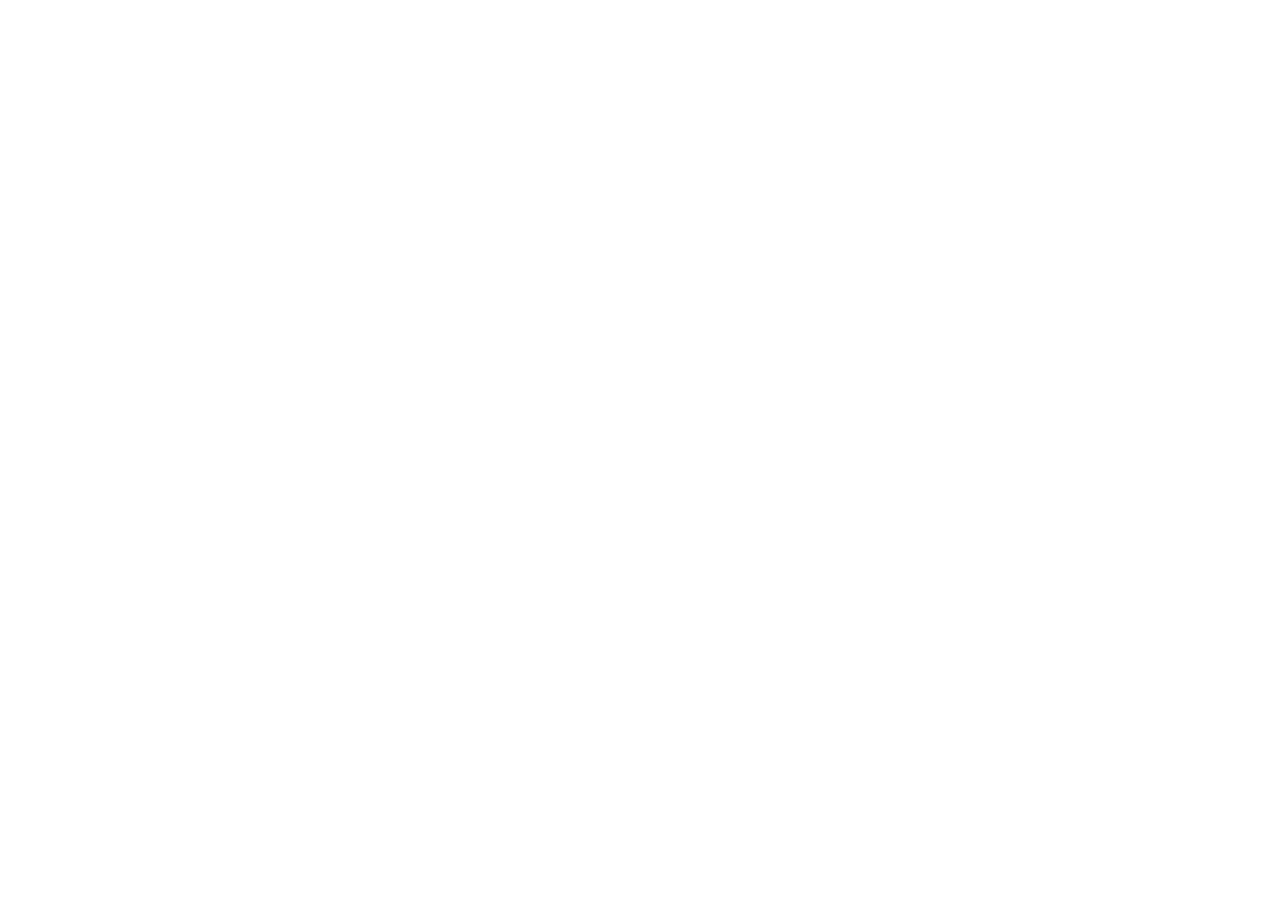
==== index.html @ 1c2974c5 "Add files via upload" ====
<!DOCTYPE html>
  <html lang="en">
    <head>
      
      <meta charset="UTF-8" />
      <meta name="viewport" content="width=device-width, initial-scale=1.0" />
      <title>نسائم العزل للمقاولات العامة | Nasaim Al-Azl General Contracting</title>
      <meta name="description" content="نسائم العزل للمقاولات العامة - ٣٠ عامًا من الخبرة في العزل المائي والحراري والصوتي، الترميمات والتشطيبات لجميع مناطق المملكة العربية السعودية. Waterproofing, thermal & sound insulation, renovations and finishing across Saudi Arabia." />
      <link rel="preconnect" href="https://fonts.googleapis.com" />
      <link rel="preconnect" href="https://fonts.gstatic.com" crossorigin />
      <link href="https://fonts.googleapis.com/css2?family=Tajawal:wght@400;500;700;900&family=Cairo:wght@400;600;700;800&family=Inter:wght@400;500;600;700;800&display=swap" rel="stylesheet" />
      <style>html, body { height: 100%; margin: 0; } #root { height: 100%; }</style>
      
      <script type="module" crossorigin src="./assets/index-CUmKOmrC.js"></script>
      <link rel="stylesheet" crossorigin href="./assets/index-CGV45Xc_.css">
    </head>

    <body>
      
      <div id="root"></div>
      
    </body>
  </html>
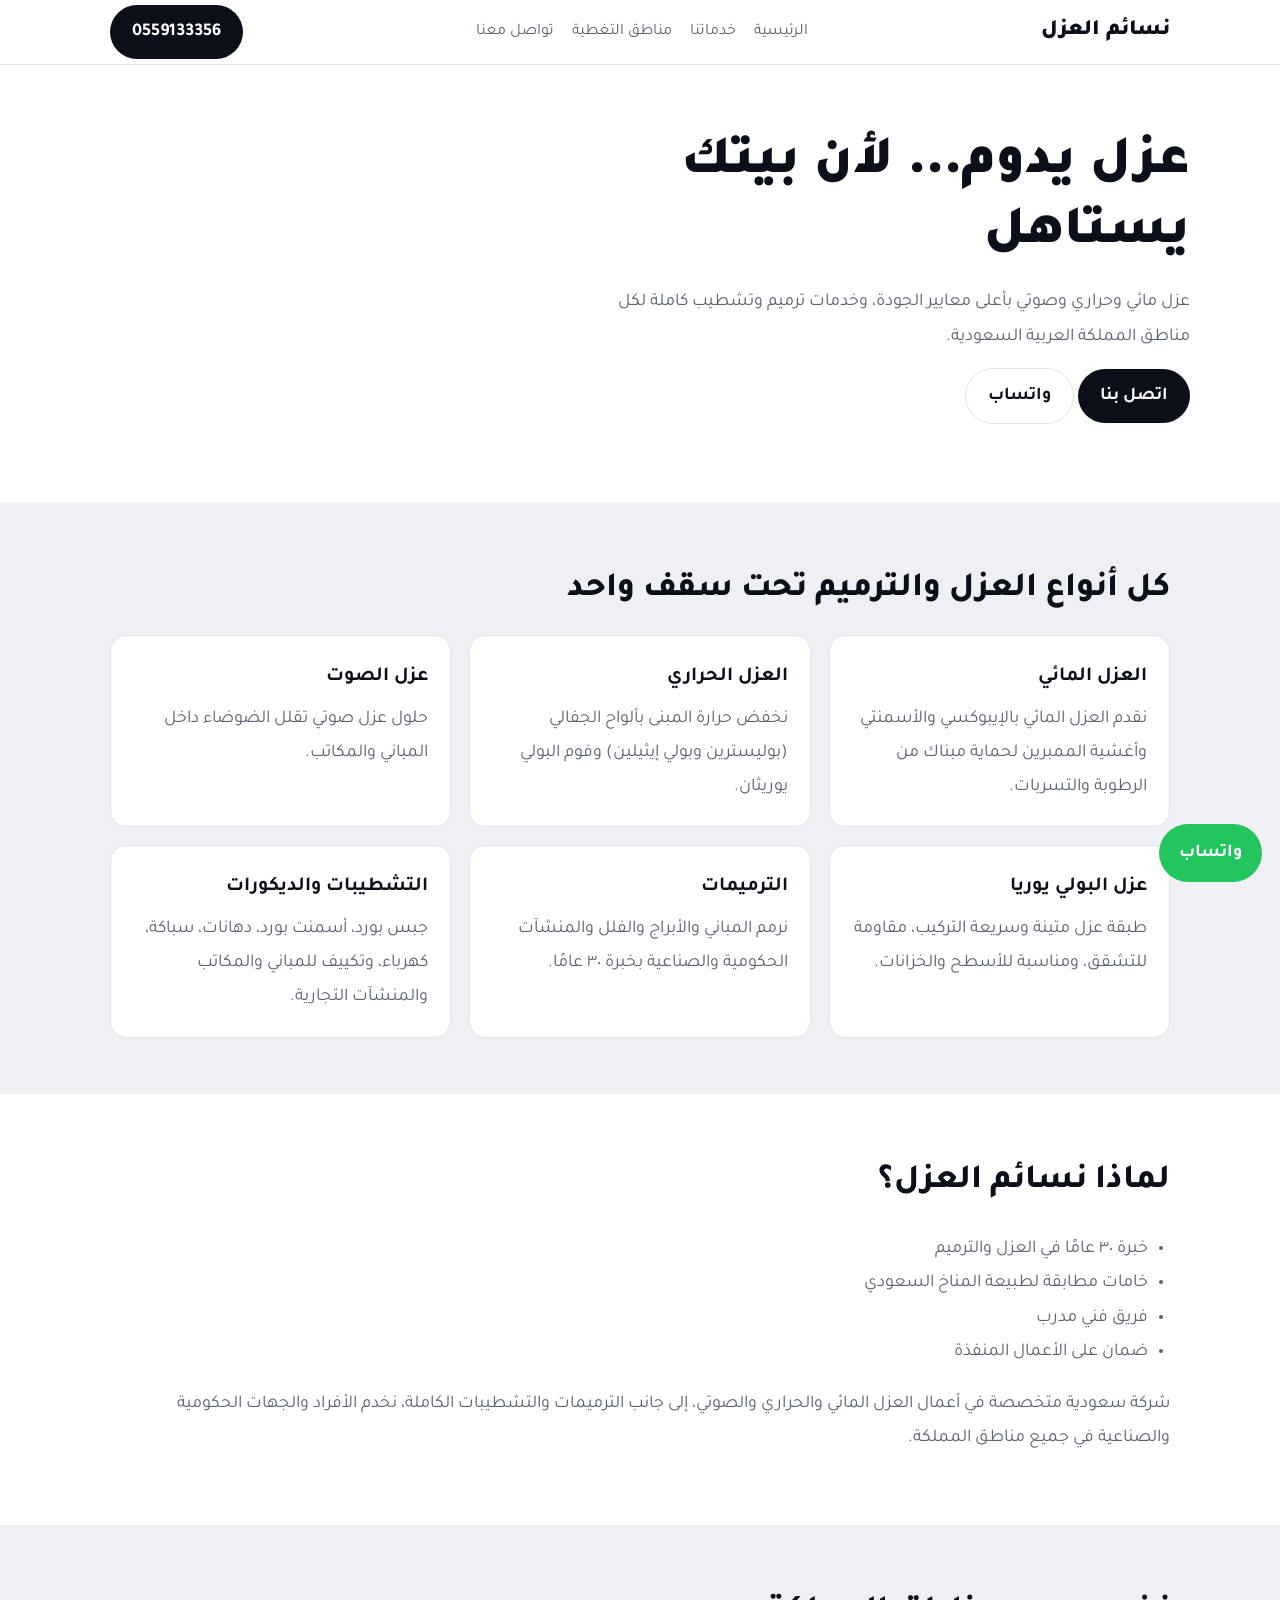
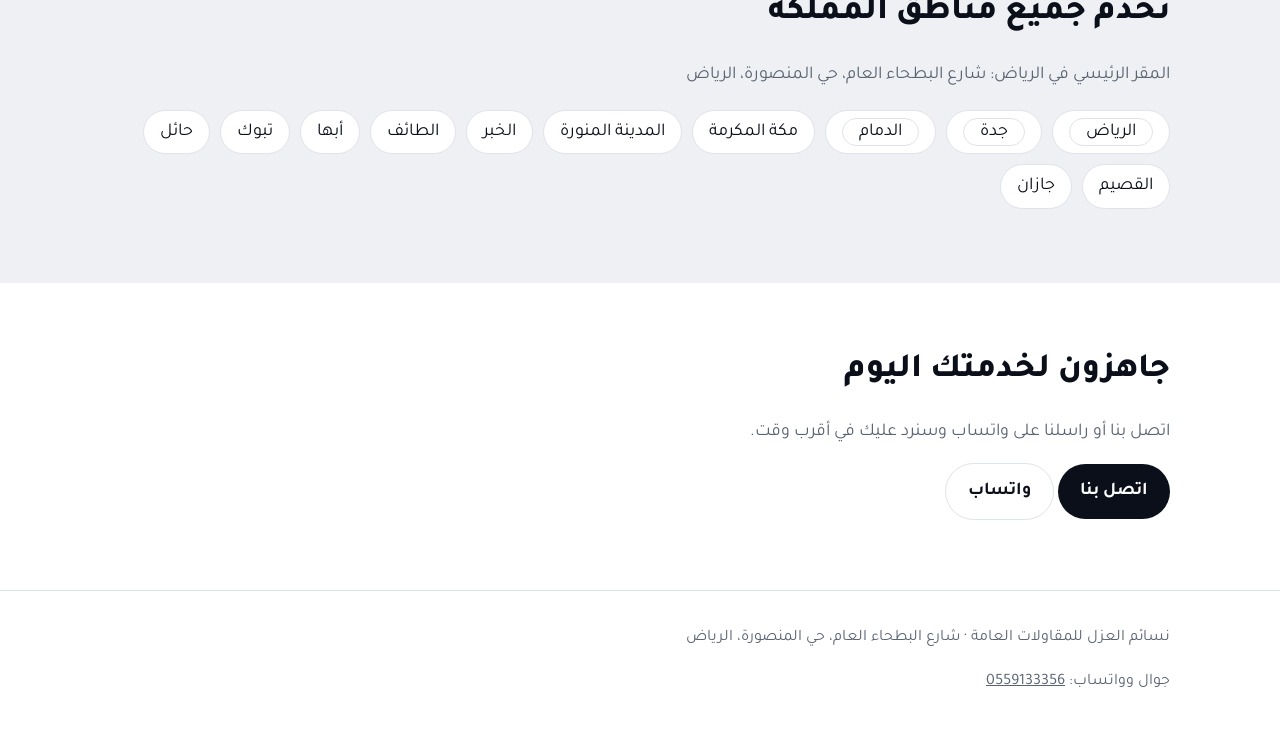
==== commit 89803849: "Add files via upload" ====
--- a/index.html
+++ b/index.html
@@ -1,25 +1,12 @@
-
-  <!DOCTYPE html>
-  <html lang="en">
-    <head>
-      
-      <meta charset="UTF-8" />
-      <meta name="viewport" content="width=device-width, initial-scale=1.0" />
-      <title>نسائم العزل للمقاولات العامة | Nasaim Al-Azl General Contracting</title>
-      <meta name="description" content="نسائم العزل للمقاولات العامة - ٣٠ عامًا من الخبرة في العزل المائي والحراري والصوتي، الترميمات والتشطيبات لجميع مناطق المملكة العربية السعودية. Waterproofing, thermal & sound insulation, renovations and finishing across Saudi Arabia." />
-      <link rel="preconnect" href="https://fonts.googleapis.com" />
-      <link rel="preconnect" href="https://fonts.gstatic.com" crossorigin />
-      <link href="https://fonts.googleapis.com/css2?family=Tajawal:wght@400;500;700;900&family=Cairo:wght@400;600;700;800&family=Inter:wght@400;500;600;700;800&display=swap" rel="stylesheet" />
-      <style>html, body { height: 100%; margin: 0; } #root { height: 100%; }</style>
-      
-      <script type="module" crossorigin src="./assets/index-CUmKOmrC.js"></script>
-      <link rel="stylesheet" crossorigin href="./assets/index-CGV45Xc_.css">
-    </head>
-
-    <body>
-      
-      <div id="root"></div>
-      
-    </body>
-  </html>
-  +<!DOCTYPE html><html lang="ar" dir="rtl"><head><meta charset="UTF-8"><meta name="viewport" content="width=device-width,initial-scale=1">
+<title>عزل مائي وحراري وصوتي وترميمات في السعودية | نسائم العزل للمقاولات العامة</title><meta name="description" content="نسائم العزل للمقاولات العامة: ٣٠ عامًا من الخبرة في العزل المائي والحراري والصوتي والترميمات والتشطيبات لجميع مناطق المملكة العربية السعودية."><link rel="canonical" href="https://bwewebs.github.io/Nasaim-Al-Azl/">
+<meta property="og:title" content="عزل مائي وحراري وصوتي وترميمات في السعودية"><meta property="og:description" content="نسائم العزل للمقاولات العامة: ٣٠ عامًا من الخبرة في العزل المائي والحراري والصوتي والترميمات والتشطيبات لجميع مناطق المملكة العربية السعودية."><meta property="og:locale" content="ar_SA">
+<link href="https://fonts.googleapis.com/css2?family=Tajawal:wght@400;500;700;900&display=swap" rel="stylesheet"><link rel="stylesheet" href="style.css"><script type="application/ld+json">{"@context":"https://schema.org","@type":"HomeAndConstructionBusiness","name":"نسائم العزل للمقاولات العامة","telephone":"+966559133356","url":"https://bwewebs.github.io/Nasaim-Al-Azl/","address":{"@type":"PostalAddress","streetAddress":"شارع البطحاء العام، حي المنصورة","addressLocality":"الرياض","addressCountry":"SA"},"areaServed":"SA"}</script></head><body>
+<header><div class="w"><a class="logo" href="index.html">نسائم العزل</a><nav><a href="index.html">الرئيسية</a><a href="index.html#services">خدماتنا</a><a href="index.html#cities">مناطق التغطية</a><a href="index.html#contact">تواصل معنا</a></nav><a class="btn" href="tel:0559133356">0559133356</a></div></header>
+<main><section class="w hero"><div><h1>عزل يدوم... لأن بيتك يستاهل</h1><p>عزل مائي وحراري وصوتي بأعلى معايير الجودة، وخدمات ترميم وتشطيب كاملة لكل مناطق المملكة العربية السعودية.</p><p><a class="btn" href="tel:0559133356">اتصل بنا</a> <a class="btn o" href="https://wa.me/966559133356">واتساب</a></p></div><img src="images/hero.jpg" alt="فريق نسائم العزل أثناء تنفيذ أعمال العزل" onerror="this.remove()"></section>
+<section class="sec alt" id="services"><div class="w"><h2>كل أنواع العزل والترميم تحت سقف واحد</h2><div class="g"><a class="card" href="service-waterproofing.html"><h3>العزل المائي</h3><p>نقدم العزل المائي بالإيبوكسي والأسمنتي وأغشية الممبرين لحماية مبناك من الرطوبة والتسربات.</p></a><a class="card" href="service-thermal.html"><h3>العزل الحراري</h3><p>نخفض حرارة المبنى بألواح الجفالي (بوليسترين وبولي إيثيلين) وفوم البولي يوريثان.</p></a><a class="card" href="service-sound.html"><h3>عزل الصوت</h3><p>حلول عزل صوتي تقلل الضوضاء داخل المباني والمكاتب.</p></a><a class="card" href="service-polyurea.html"><h3>عزل البولي يوريا</h3><p>طبقة عزل متينة وسريعة التركيب، مقاومة للتشقق، ومناسبة للأسطح والخزانات.</p></a><a class="card" href="service-renovation.html"><h3>الترميمات</h3><p>نرمم المباني والأبراج والفلل والمنشآت الحكومية والصناعية بخبرة ٣٠ عامًا.</p></a><a class="card" href="service-finishing.html"><h3>التشطيبات والديكورات</h3><p>جبس بورد، أسمنت بورد، دهانات، سباكة، كهرباء، وتكييف للمباني والمكاتب والمنشآت التجارية.</p></a></div></div></section>
+<section class="sec"><div class="w"><h2>لماذا نسائم العزل؟</h2><ul class='l'><li>خبرة ٣٠ عامًا في العزل والترميم</li><li>خامات مطابقة لطبيعة المناخ السعودي</li><li>فريق فني مدرب</li><li>ضمان على الأعمال المنفذة</li></ul><p>شركة سعودية متخصصة في أعمال العزل المائي والحراري والصوتي، إلى جانب الترميمات والتشطيبات الكاملة، نخدم الأفراد والجهات الحكومية والصناعية في جميع مناطق المملكة.</p></div></section>
+<section class="sec alt" id="cities"><div class="w"><h2>نخدم جميع مناطق المملكة</h2><p>المقر الرئيسي في الرياض: شارع البطحاء العام، حي المنصورة، الرياض</p><ul class="tags"><li><a href="city-riyadh.html">الرياض</a></li><li><a href="city-jeddah.html">جدة</a></li><li><a href="city-dammam.html">الدمام</a></li><li>مكة المكرمة</li><li>المدينة المنورة</li><li>الخبر</li><li>الطائف</li><li>أبها</li><li>تبوك</li><li>حائل</li><li>القصيم</li><li>جازان</li></ul></div></section>
+<section class="sec" id="contact"><div class="w"><h2>جاهزون لخدمتك اليوم</h2><p>اتصل بنا أو راسلنا على واتساب وسنرد عليك في أقرب وقت.</p><p><a class="btn" href="tel:0559133356">اتصل بنا</a> <a class="btn o" href="https://wa.me/966559133356">واتساب</a></p></div></section></main>
+<footer><div class="w"><p>نسائم العزل للمقاولات العامة · شارع البطحاء العام، حي المنصورة، الرياض</p><p>جوال وواتساب: <a href="tel:0559133356">0559133356</a></p></div></footer>
+<a class="wa" href="https://wa.me/966559133356">واتساب</a></body></html>
--- a/style.css
+++ b/style.css
@@ -0,0 +1,26 @@
+:root{--ink:#0b0f1a;--mut:#5b6472;--bg:#fff;--alt:#eef0f4;--line:#dfe3ea;--acc:#0e6b6b}
+@media(prefers-color-scheme:dark){:root{--ink:#f2f4f8;--mut:#a9b1bf;--bg:#0d1118;--alt:#151b25;--line:#263041;--acc:#4fc3c3}}
+*{box-sizing:border-box}html{scroll-behavior:smooth}
+body{margin:0;font-family:Tajawal,Cairo,sans-serif;background:var(--bg);color:var(--ink);line-height:1.9;font-size:18px}
+a{color:inherit}.w{max-width:1100px;margin:auto;padding:0 20px}
+header{position:sticky;top:0;background:var(--bg);border-bottom:1px solid var(--line);z-index:5}
+header .w{display:flex;align-items:center;justify-content:space-between;gap:12px;min-height:64px;flex-wrap:wrap}
+nav{display:flex;gap:18px;flex-wrap:wrap}nav a{text-decoration:none;color:var(--mut);font-size:16px}nav a:hover{color:var(--ink)}
+.logo{font-weight:900;font-size:22px;text-decoration:none}
+.btn{display:inline-block;padding:10px 22px;border-radius:999px;background:var(--ink);color:var(--bg);text-decoration:none;font-weight:700}
+.btn.o{background:none;color:var(--ink);border:1px solid var(--line)}
+.hero{padding:64px 0;display:grid;grid-template-columns:1.1fr .9fr;gap:40px;align-items:center}
+.hero img{width:100%;border-radius:20px;max-height:420px;object-fit:cover}
+h1{font-size:clamp(32px,5vw,54px);line-height:1.3;margin:0 0 16px;font-weight:900}
+h2{font-size:clamp(24px,3.5vw,34px);margin:0 0 12px;font-weight:800}
+p{margin:0 0 14px;color:var(--mut)}.sec{padding:56px 0}.alt{background:var(--alt)}
+.g{display:grid;grid-template-columns:repeat(auto-fit,minmax(280px,1fr));gap:18px}
+.card{border:1px solid var(--line);border-radius:16px;padding:22px;background:var(--bg);text-decoration:none;display:block}
+.card h3{margin:0 0 6px;font-size:20px}.card p{margin:0}
+.tags{display:flex;flex-wrap:wrap;gap:10px;padding:0;list-style:none}
+.tags a,.tags li{border:1px solid var(--line);border-radius:999px;padding:4px 16px;text-decoration:none;background:var(--bg)}
+ul.l{padding-inline-start:22px;color:var(--mut)}
+footer{border-top:1px solid var(--line);padding:32px 0;color:var(--mut);font-size:16px}
+.wa{position:fixed;inset-inline-start:18px;bottom:18px;background:#22c55e;color:#fff;border-radius:999px;padding:12px 20px;font-weight:700;text-decoration:none;z-index:6}
+a:focus-visible,.btn:focus-visible{outline:3px solid var(--acc);outline-offset:3px}
+@media(max-width:760px){.hero{grid-template-columns:1fr;padding:36px 0}}
